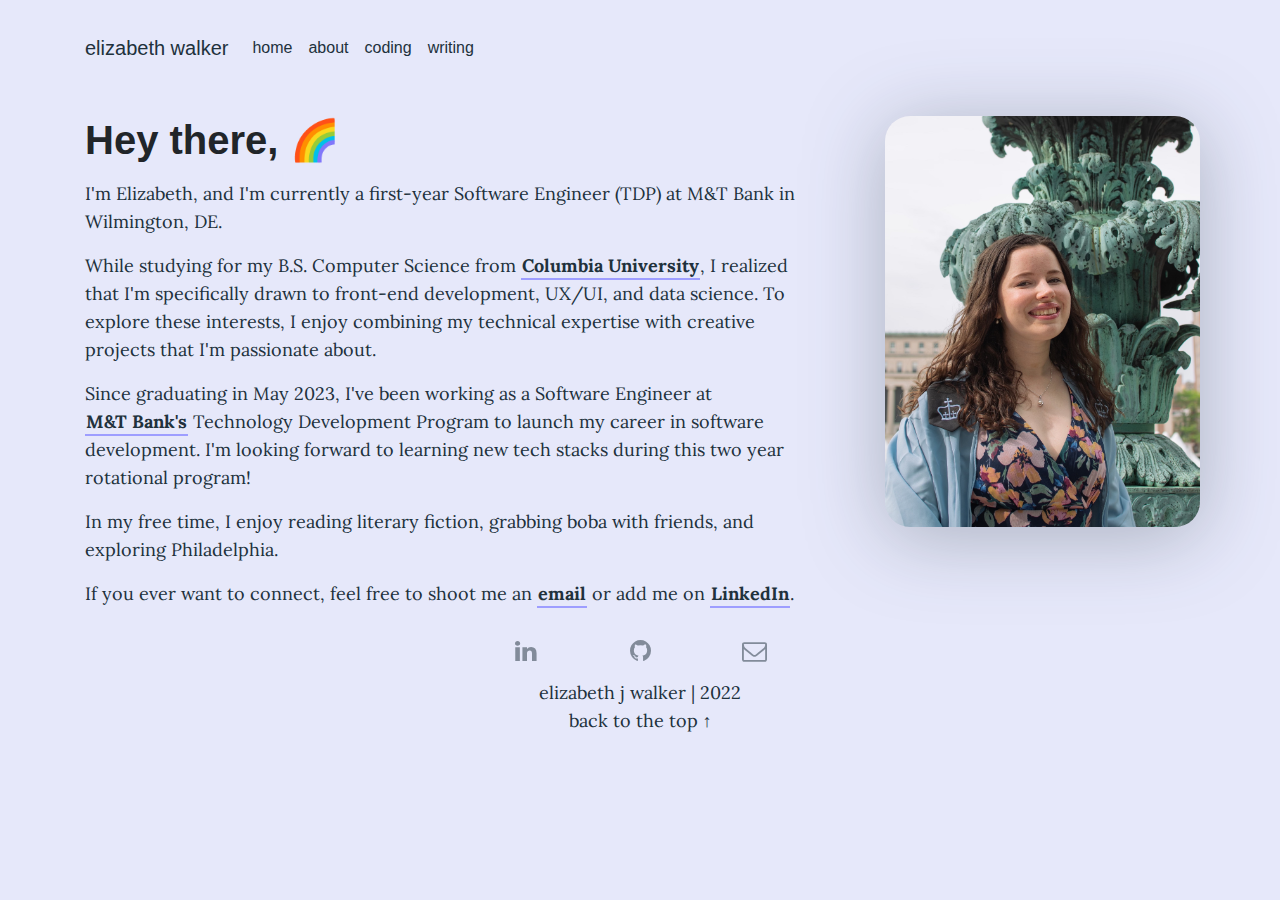
==== about.html @ d592e070 "changed bio photo to grad pic" ====
<!DOCTYPE html>
<html lang="en">
<head>
  <meta charset="utf-8">
  <meta property='og:title' content='elizabeth walker'>
  <meta property='og:description' content='Hi there! I’m a third-year Computer Science major at Columbia.'>
  <meta property='og:url' content='https://elizabethwalker.site'>
  <meta name="viewport" content="width=device-width, initial-scale=1">
  <link rel="icon" href="data:,">

  <!-- Bootstrap CSS -->
  <!-- Latest compiled and minified CSS -->
    <link rel="stylesheet" href="https://maxcdn.bootstrapcdn.com/bootstrap/4.5.0/css/bootstrap.min.css">

    <!-- Popper JS -->
    <script src="https://cdnjs.cloudflare.com/ajax/libs/popper.js/1.16.0/umd/popper.min.js"></script>

    <!-- jQuery library -->
    <script src="https://ajax.googleapis.com/ajax/libs/jquery/3.6.0/jquery.min.js"></script>

    <!-- Latest compiled JavaScript -->
    <script src="https://maxcdn.bootstrapcdn.com/bootstrap/4.5.0/js/bootstrap.min.js"></script>

    <!-- <script src="static/jquery_typed.js"></script> -->

    <!-- FONTS -->
   <link rel="stylesheet" href="https://fonts.googleapis.com/css2?family=Raleway:wght@400;500;600;700">
   <link rel="stylesheet" href="https://fonts.googleapis.com/css2?family=Lora:wght@400;500;600;700">

  <link rel="stylesheet" href="static/main.css" />
  <title>elizabeth walker</title>
  <link rel="icon" href="data:image/svg+xml,<svg xmlns=%22http://www.w3.org/2000/svg%22 viewBox=%220 0 100 100%22><text y=%22.9em%22 font-size=%2290%22>☁️</text></svg>">

  <script src="https://code.jquery.com/jquery-3.3.1.min.js" integrity="sha256-FgpCb/KJQlLNfOu91ta32o/NMZxltwRo8QtmkMRdAu8=" crossorigin="anonymous"></script>
  <script src="https://cdnjs.cloudflare.com/ajax/libs/popper.js/1.14.3/umd/popper.min.js" integrity="sha384-ZMP7rVo3mIykV+2+9J3UJ46jBk0WLaUAdn689aCwoqbBJiSnjAK/l8WvCWPIPm49" crossorigin="anonymous"></script>
  <script src="https://stackpath.bootstrapcdn.com/bootstrap/4.1.3/js/bootstrap.min.js" integrity="sha384-ChfqqxuZUCnJSK3+MXmPNIyE6ZbWh2IMqE241rYiqJxyMiZ6OW/JmZQ5stwEULTy" crossorigin="anonymous"></script>


  <script>
    $(function(){
      $("#nav-placeholder").load("navbar.html");
    });
  </script>
  <!--AOS Library -->
   <link href="https://unpkg.com/aos@2.3.1/dist/aos.css" rel="stylesheet">
   <script src="https://unpkg.com/aos@2.3.1/dist/aos.js"></script>

</head>
<body style="background-color: #e6e8fa;">
    <div id="nav-placeholder">
    </div>
    <div class = "container">
        <div class = "row">
            <div class = "col md-8">
                <div id = "about-desc">
                    <h1> Hey there, 🌈 </h1>
                  <p>
                    I'm Elizabeth, and I'm currently a first-year Software Engineer (TDP) at M&T Bank in Wilmington, DE.<br>
                  </p>
                  <p>
                    While studying for my B.S. Computer Science from <a class="highlight-link" href="https://www.columbia.edu/" target="_blank">Columbia University</a>, I realized that I'm specifically drawn to
                    front-end development, UX/UI, and data science.
                    To explore these interests, I enjoy combining my technical expertise with creative projects that I'm passionate about.
                  </p>
                  <p>
                      Since graduating in May 2023, I've been working as a Software Engineer at <a class = "highlight-link" href="https://www3.mtb.com">M&T Bank's</a> Technology Development Program to launch my career in
                      software development. I'm looking forward to learning new tech stacks during this two year rotational program!
                 </p>
                 <p>
                     In my free time, I enjoy reading literary fiction, grabbing boba with friends, and exploring Philadelphia.
                  <p>
                    If you ever want to connect, feel free to shoot me an <a class="highlight-link" href="mailto:ejw2173@columbia.edu" target="_blank">email</a>
                    or add me on <a class="highlight-link" href="https://www.linkedin.com/in/elizabeth-walker-043797193/" target="_blank">LinkedIn</a>.
                  </p>
                </div>
            </div>
            <div class = "col-md-4">
                <div id="about-img">
                  <img src="images/grad-pic.jpg" alt="columbia grad 23" id="about-img">
                </div>
            </div>
        </div>
        <footer>
      <!-- Add icon library -->
        <link rel="stylesheet" href="https://cdnjs.cloudflare.com/ajax/libs/font-awesome/4.7.0/css/font-awesome.min.css">

        <!-- Add font awesome icons -->
        <a href="https://www.linkedin.com/in/elizabeth-walker-043797193/" class="fa fa-linkedin" style="font-size: 25px; text-decoration: none;" target="_blank"></a>
        <a href="https://github.com/19ewalker" class="fa fa-github" style="font-size: 25px; text-decoration: none;" target="_blank"></a>
        <a href="mailto:ejw2173@columbia.edu" class="fa fa-envelope-o" style="font-size: 25px; text-decoration: none;" target="_blank"></a>
        <p>elizabeth j walker | 2022 <br>
          <a class="highlight-menu" href="#top" style="color:#fbaf40">back to the top ↑</a>
        </p>
    </footer>
    </div>
    <!-- AOS library -->
     <script> AOS.init({ duration: 1000, once: true }); </script>
     <script src="static/carousel.js"></script>
</body>
</html>
---- static/main.css ----
html {
  scroll-behavior: smooth;
}
.container{
  margin: 20px;
}
body {
  font-family: 'Raleway', serif;
}
h1 {
  font-family: 'Raleway', sans-serif;
  font-size: 2.5rem;
  font-weight: 700 !important;
}

h2 {
  font-family: 'Raleway', sans-serif;
  font-size: 2rem;
  font-style: normal;
  font-weight: 700 !important;
  line-height: 48px;
  letter-spacing: 0em;
  text-align: left;
  margin: .5rem 0;
}

h3 {
  font-family: 'Raleway', sans-serif;
}

h4 {
    font-family: 'Raleway', sans-serif;
    font-weight: 600 !important;
    font-size: 1.25rem;
    margin: .5rem 0;
    line-height: 165%;
}

h5 {
  font-family: 'Raleway', sans-serif;
  font-size: 1rem !important;
  font-style: normal;
  font-weight: 400;
  line-height: 3rem;
  letter-spacing: 0em;
  text-align: left;
  margin: 0 0 .5rem 0;
}

p {
  font-family: 'Lora', serif;
  color: #21313C;
  font-size: 18px;
  line-height: 28px;
  margin: 0 0 16px 0 !important;
}
li {
  font-family: 'Lora', serif;
  color: #21313C;
  font-size: 18px;
  line-height: 20px;
  margin: 0 0 16px 0 !important;
}
a {
  color: #21313C !important;
}
#this-is-me{
  margin: auto;
  text-align: vertical;
}
#profile img {
  width: 70%;
  margin: auto;
  display: block;
  transition: transform 250ms;
  border-radius: 25px;
}

#profile img:hover {
  transform: translateY(-20px);
}
#bullet-points{
    color: #3a3a3a;
    font-size: 1.25em;
}
#bullet-points a {
    color: #3a3a3a;
    text-decoration: none;
    font-weight: bold;
    margin: 5px;
}
#learn-more a{
  padding: 2px 22px;
  font-size: 1.25rem;
  width: 144px;
  height: 38px;
  color: #21313C;
  background: #CCCCFF;
  box-shadow: -3px 3px 0px #9E9EFF;
  border-radius: 10px;
  }
 .desc{
     margin-top: 60px;
 }
.button {
    padding: 2px 22px;
    font-size: 1rem;

    width: 144px;
    height: 38px;

    color: #21313C;
    background: #CCCCFF;
    box-shadow: -3px 3px 0px #9E9EFF;
    border-radius: 5px;
    }
  #iam-carousel{
      margin-bottom: 16px;
  }
  #about-img img{
      margin-left: 40px;
      width: 90%;
      border-radius: 25px;
      filter: drop-shadow(0px 10px 40px rgba(33, 49, 60, 0.3));
}
.highlight-link{
    text-decoration: none;
    font-weight: bold;
    display: inline-block;
    padding: 0px 1px;
    transition: all .3s ease-in-out;
    box-sizing: border-box;
    text-decoration: none;
    box-shadow: inset 0 -2px 0 #9E9EFF;
}
#about-desc h1{
    margin-bottom: 16px;
}

.headers h1 {
  padding: 20px;
  margin-left: 80px;
}
#highlights {
    position: relative;
    top: 64px;
    margin: 40px;
    width: 100%;
}
.blank {
  width: 33%;
}
/******* PROJECTS ********/
.project {
  margin-top: 40px;
  margin-bottom: 80px;
}

.project-text {
    width: 80%;
}

.project-img {
  width: 80%;
  margin-right: 80px;
  transition: 250ms;
  filter: drop-shadow(0px 10px 40px rgba(33, 49, 60, 0.2));
  border-radius: 25px;
}
.project-img:hover {
  transform: translateY(-20px);
}
footer {
  background-color: none;
  color: #21313C;
  text-align: center;
  width: 100%;
  background-color: none;
  margin-bottom: 5vh;
}

.fa {
  margin: 15px;
  width: 80px;
  text-decoration: none;
  color: #21313C;
  opacity: 0.5;
}
.fa:hover {
    opacity: 1.0;
    color: black;
}
#writing-header{
    margin: 20px 80px;
}
#writing-desc{
    margin: 40px;
}
.genre{
    display: flex;
    justify-content: right;
    margin-right: 30px;
}

.links{
    background-color: #f5f5f5;
    box-shadow: 3px 3px 0px #9E9EFF;
    border-radius: 15px;
    margin-top: 20px;
    padding: 15px;
    margin-bottom: 20px;
}
.project-digital {
  width: 400px;
  height: 240px;
  margin-right: 80px;
  margin-top: 60px;
  transition: 250ms;
  filter: drop-shadow(0px 10px 40px rgba(33, 49, 60, 0.2));
  border-radius: 25px;
}
.project-img:hover {
  transform: translateY(-20px);
}
.digital-text{
    width: 100%;
}
.project-title{
    margin-bottom: 20px;
}
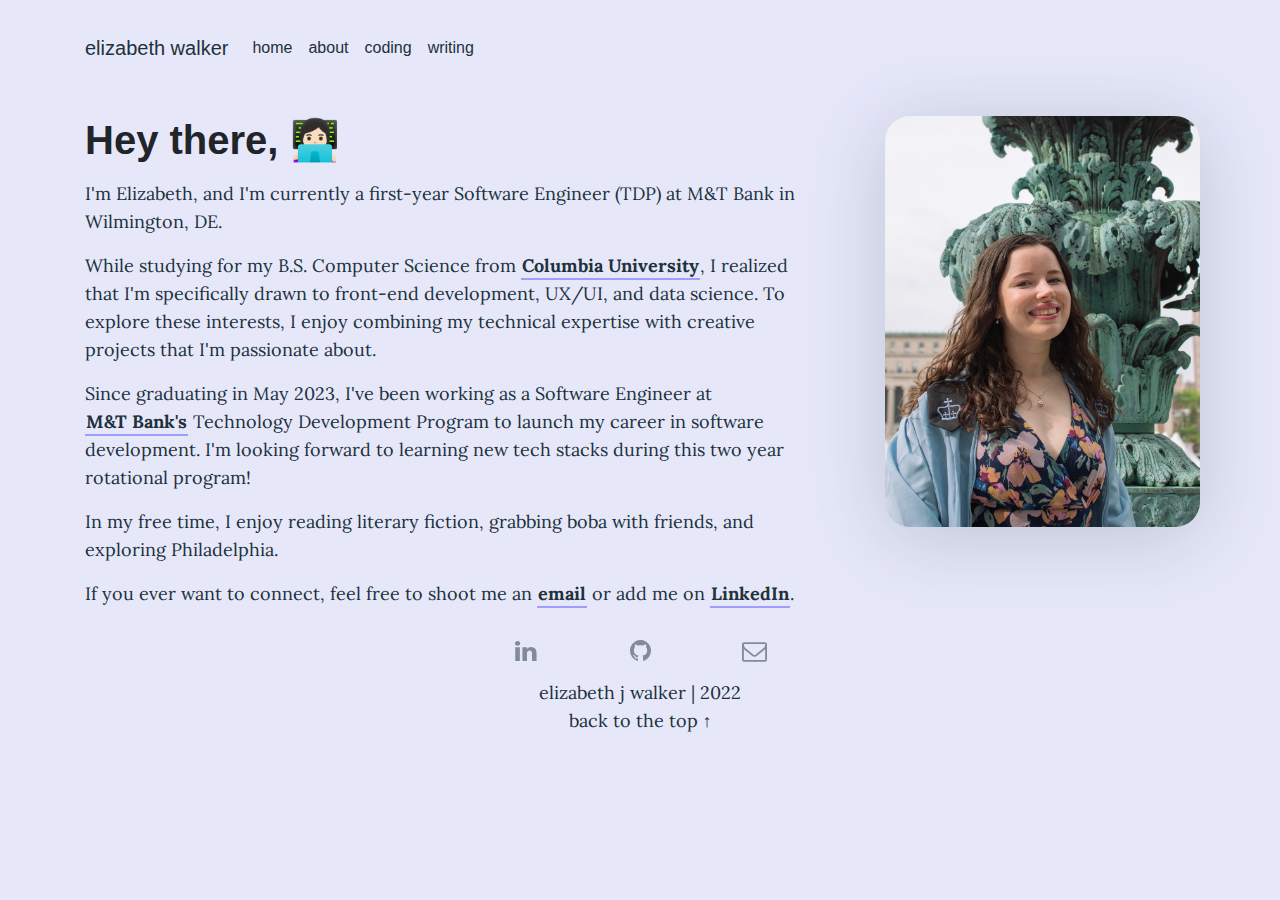
==== commit f1a2607b: "added new images, formatting, and description to coding page. tweaked home + about" ====
--- a/about.html
+++ b/about.html
@@ -53,7 +53,7 @@
         <div class = "row">
             <div class = "col md-8">
                 <div id = "about-desc">
-                    <h1> Hey there, 🌈 </h1>
+                    <h1> Hey there, 👩🏻‍💻 </h1>
                   <p>
                     I'm Elizabeth, and I'm currently a first-year Software Engineer (TDP) at M&T Bank in Wilmington, DE.<br>
                   </p>
--- a/static/main.css
+++ b/static/main.css
@@ -121,7 +121,7 @@
       margin-left: 40px;
       width: 90%;
       border-radius: 25px;
-      filter: drop-shadow(0px 10px 40px rgba(33, 49, 60, 0.3));
+      filter: drop-shadow(0px 10px 40px rgba(33, 49, 60, 0.2));
 }
 .highlight-link{
     text-decoration: none;
@@ -211,10 +211,10 @@
     margin-bottom: 20px;
 }
 .project-digital {
-  width: 400px;
+  /* width: 400px;
   height: 240px;
   margin-right: 80px;
-  margin-top: 60px;
+  margin-top: 60px; */
   transition: 250ms;
   filter: drop-shadow(0px 10px 40px rgba(33, 49, 60, 0.2));
   border-radius: 25px;
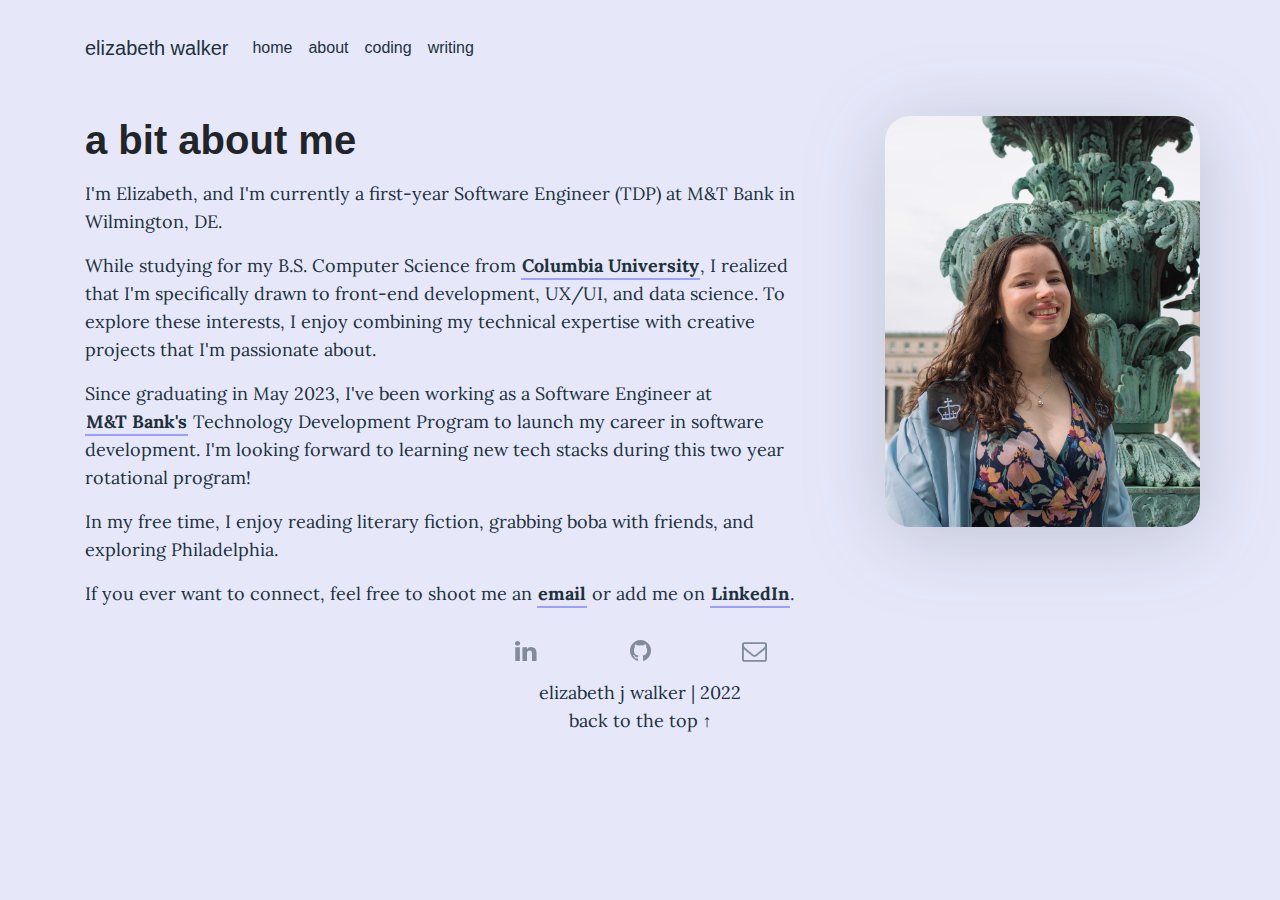
==== commit d76f9dcb: "getting rid of aos and carousel" ====
--- a/about.html
+++ b/about.html
@@ -1,16 +1,22 @@
 <!DOCTYPE html>
 <html lang="en">
-<head>
-  <meta charset="utf-8">
-  <meta property='og:title' content='elizabeth walker'>
-  <meta property='og:description' content='Hi there! I’m a third-year Computer Science major at Columbia.'>
-  <meta property='og:url' content='https://elizabethwalker.site'>
-  <meta name="viewport" content="width=device-width, initial-scale=1">
-  <link rel="icon" href="data:,">
+  <head>
+    <meta charset="utf-8" />
+    <meta property="og:title" content="elizabeth walker" />
+    <meta
+      property="og:description"
+      content="Hi there! I’m a third-year Computer Science major at Columbia."
+    />
+    <meta property="og:url" content="https://elizabethwalker.site" />
+    <meta name="viewport" content="width=device-width, initial-scale=1" />
+    <link rel="icon" href="data:," />
 
-  <!-- Bootstrap CSS -->
-  <!-- Latest compiled and minified CSS -->
-    <link rel="stylesheet" href="https://maxcdn.bootstrapcdn.com/bootstrap/4.5.0/css/bootstrap.min.css">
+    <!-- Bootstrap CSS -->
+    <!-- Latest compiled and minified CSS -->
+    <link
+      rel="stylesheet"
+      href="https://maxcdn.bootstrapcdn.com/bootstrap/4.5.0/css/bootstrap.min.css"
+    />
 
     <!-- Popper JS -->
     <script src="https://cdnjs.cloudflare.com/ajax/libs/popper.js/1.16.0/umd/popper.min.js"></script>
@@ -24,77 +30,143 @@
     <!-- <script src="static/jquery_typed.js"></script> -->
 
     <!-- FONTS -->
-   <link rel="stylesheet" href="https://fonts.googleapis.com/css2?family=Raleway:wght@400;500;600;700">
-   <link rel="stylesheet" href="https://fonts.googleapis.com/css2?family=Lora:wght@400;500;600;700">
+    <link
+      rel="stylesheet"
+      href="https://fonts.googleapis.com/css2?family=Raleway:wght@400;500;600;700"
+    />
+    <link
+      rel="stylesheet"
+      href="https://fonts.googleapis.com/css2?family=Lora:wght@400;500;600;700"
+    />
 
-  <link rel="stylesheet" href="static/main.css" />
-  <title>elizabeth walker</title>
-  <link rel="icon" href="data:image/svg+xml,<svg xmlns=%22http://www.w3.org/2000/svg%22 viewBox=%220 0 100 100%22><text y=%22.9em%22 font-size=%2290%22>☁️</text></svg>">
+    <link rel="stylesheet" href="static/main.css" />
+    <title>elizabeth walker</title>
+    <link
+      rel="icon"
+      href="data:image/svg+xml,<svg xmlns=%22http://www.w3.org/2000/svg%22 viewBox=%220 0 100 100%22><text y=%22.9em%22 font-size=%2290%22>☁️</text></svg>"
+    />
 
-  <script src="https://code.jquery.com/jquery-3.3.1.min.js" integrity="sha256-FgpCb/KJQlLNfOu91ta32o/NMZxltwRo8QtmkMRdAu8=" crossorigin="anonymous"></script>
-  <script src="https://cdnjs.cloudflare.com/ajax/libs/popper.js/1.14.3/umd/popper.min.js" integrity="sha384-ZMP7rVo3mIykV+2+9J3UJ46jBk0WLaUAdn689aCwoqbBJiSnjAK/l8WvCWPIPm49" crossorigin="anonymous"></script>
-  <script src="https://stackpath.bootstrapcdn.com/bootstrap/4.1.3/js/bootstrap.min.js" integrity="sha384-ChfqqxuZUCnJSK3+MXmPNIyE6ZbWh2IMqE241rYiqJxyMiZ6OW/JmZQ5stwEULTy" crossorigin="anonymous"></script>
+    <script
+      src="https://code.jquery.com/jquery-3.3.1.min.js"
+      integrity="sha256-FgpCb/KJQlLNfOu91ta32o/NMZxltwRo8QtmkMRdAu8="
+      crossorigin="anonymous"
+    ></script>
+    <script
+      src="https://cdnjs.cloudflare.com/ajax/libs/popper.js/1.14.3/umd/popper.min.js"
+      integrity="sha384-ZMP7rVo3mIykV+2+9J3UJ46jBk0WLaUAdn689aCwoqbBJiSnjAK/l8WvCWPIPm49"
+      crossorigin="anonymous"
+    ></script>
+    <script
+      src="https://stackpath.bootstrapcdn.com/bootstrap/4.1.3/js/bootstrap.min.js"
+      integrity="sha384-ChfqqxuZUCnJSK3+MXmPNIyE6ZbWh2IMqE241rYiqJxyMiZ6OW/JmZQ5stwEULTy"
+      crossorigin="anonymous"
+    ></script>
 
+    <script>
+      $(function () {
+        $("#nav-placeholder").load("navbar.html");
+      });
+    </script>
+  </head>
+  <body style="background-color: #e6e8fa">
+    <div id="nav-placeholder"></div>
+    <div class="container">
+      <div class="row">
+        <div class="col md-8">
+          <div id="about-desc">
+            <h1>a bit about me</h1>
+            <p>
+              I'm Elizabeth, and I'm currently a first-year Software Engineer
+              (TDP) at M&T Bank in Wilmington, DE.<br />
+            </p>
+            <p>
+              While studying for my B.S. Computer Science from
+              <a
+                class="highlight-link"
+                href="https://www.columbia.edu/"
+                target="_blank"
+                >Columbia University</a
+              >, I realized that I'm specifically drawn to front-end
+              development, UX/UI, and data science. To explore these interests,
+              I enjoy combining my technical expertise with creative projects
+              that I'm passionate about.
+            </p>
+            <p>
+              Since graduating in May 2023, I've been working as a Software
+              Engineer at
+              <a class="highlight-link" href="https://www3.mtb.com"
+                >M&T Bank's</a
+              >
+              Technology Development Program to launch my career in software
+              development. I'm looking forward to learning new tech stacks
+              during this two year rotational program!
+            </p>
+            <p>
+              In my free time, I enjoy reading literary fiction, grabbing boba
+              with friends, and exploring Philadelphia.
+            </p>
 
-  <script>
-    $(function(){
-      $("#nav-placeholder").load("navbar.html");
-    });
-  </script>
-  <!--AOS Library -->
-   <link href="https://unpkg.com/aos@2.3.1/dist/aos.css" rel="stylesheet">
-   <script src="https://unpkg.com/aos@2.3.1/dist/aos.js"></script>
-
-</head>
-<body style="background-color: #e6e8fa;">
-    <div id="nav-placeholder">
-    </div>
-    <div class = "container">
-        <div class = "row">
-            <div class = "col md-8">
-                <div id = "about-desc">
-                    <h1> Hey there, 👩🏻‍💻 </h1>
-                  <p>
-                    I'm Elizabeth, and I'm currently a first-year Software Engineer (TDP) at M&T Bank in Wilmington, DE.<br>
-                  </p>
-                  <p>
-                    While studying for my B.S. Computer Science from <a class="highlight-link" href="https://www.columbia.edu/" target="_blank">Columbia University</a>, I realized that I'm specifically drawn to
-                    front-end development, UX/UI, and data science.
-                    To explore these interests, I enjoy combining my technical expertise with creative projects that I'm passionate about.
-                  </p>
-                  <p>
-                      Since graduating in May 2023, I've been working as a Software Engineer at <a class = "highlight-link" href="https://www3.mtb.com">M&T Bank's</a> Technology Development Program to launch my career in
-                      software development. I'm looking forward to learning new tech stacks during this two year rotational program!
-                 </p>
-                 <p>
-                     In my free time, I enjoy reading literary fiction, grabbing boba with friends, and exploring Philadelphia.
-                  <p>
-                    If you ever want to connect, feel free to shoot me an <a class="highlight-link" href="mailto:ejw2173@columbia.edu" target="_blank">email</a>
-                    or add me on <a class="highlight-link" href="https://www.linkedin.com/in/elizabeth-walker-043797193/" target="_blank">LinkedIn</a>.
-                  </p>
-                </div>
-            </div>
-            <div class = "col-md-4">
-                <div id="about-img">
-                  <img src="images/grad-pic.jpg" alt="columbia grad 23" id="about-img">
-                </div>
-            </div>
+            <p>
+              If you ever want to connect, feel free to shoot me an
+              <a
+                class="highlight-link"
+                href="mailto:ejw2173@columbia.edu"
+                target="_blank"
+                >email</a
+              >
+              or add me on
+              <a
+                class="highlight-link"
+                href="https://www.linkedin.com/in/elizabeth-walker-043797193/"
+                target="_blank"
+                >LinkedIn</a
+              >.
+            </p>
+          </div>
         </div>
-        <footer>
-      <!-- Add icon library -->
-        <link rel="stylesheet" href="https://cdnjs.cloudflare.com/ajax/libs/font-awesome/4.7.0/css/font-awesome.min.css">
+        <div class="col-md-4">
+          <div id="about-img">
+            <img
+              src="images/grad-pic.jpg"
+              alt="columbia grad 23"
+              id="about-img"
+            />
+          </div>
+        </div>
+      </div>
+      <footer>
+        <!-- Add icon library -->
+        <link
+          rel="stylesheet"
+          href="https://cdnjs.cloudflare.com/ajax/libs/font-awesome/4.7.0/css/font-awesome.min.css"
+        />
 
         <!-- Add font awesome icons -->
-        <a href="https://www.linkedin.com/in/elizabeth-walker-043797193/" class="fa fa-linkedin" style="font-size: 25px; text-decoration: none;" target="_blank"></a>
-        <a href="https://github.com/19ewalker" class="fa fa-github" style="font-size: 25px; text-decoration: none;" target="_blank"></a>
-        <a href="mailto:ejw2173@columbia.edu" class="fa fa-envelope-o" style="font-size: 25px; text-decoration: none;" target="_blank"></a>
-        <p>elizabeth j walker | 2022 <br>
-          <a class="highlight-menu" href="#top" style="color:#fbaf40">back to the top ↑</a>
+        <a
+          href="https://www.linkedin.com/in/elizabeth-walker-043797193/"
+          class="fa fa-linkedin"
+          style="font-size: 25px; text-decoration: none"
+          target="_blank"
+        ></a>
+        <a
+          href="https://github.com/19ewalker"
+          class="fa fa-github"
+          style="font-size: 25px; text-decoration: none"
+          target="_blank"
+        ></a>
+        <a
+          href="mailto:ejw2173@columbia.edu"
+          class="fa fa-envelope-o"
+          style="font-size: 25px; text-decoration: none"
+          target="_blank"
+        ></a>
+        <p>
+          elizabeth j walker | 2022 <br />
+          <a class="highlight-menu" href="#top" style="color: #fbaf40"
+            >back to the top ↑</a
+          >
         </p>
-    </footer>
+      </footer>
     </div>
-    <!-- AOS library -->
-     <script> AOS.init({ duration: 1000, once: true }); </script>
-     <script src="static/carousel.js"></script>
-</body>
+  </body>
 </html>
--- a/static/main.css
+++ b/static/main.css
@@ -210,6 +210,9 @@
     padding: 15px;
     margin-bottom: 20px;
 }
+.links li{
+    line-height: 150%;
+}
 .project-digital {
   /* width: 400px;
   height: 240px;
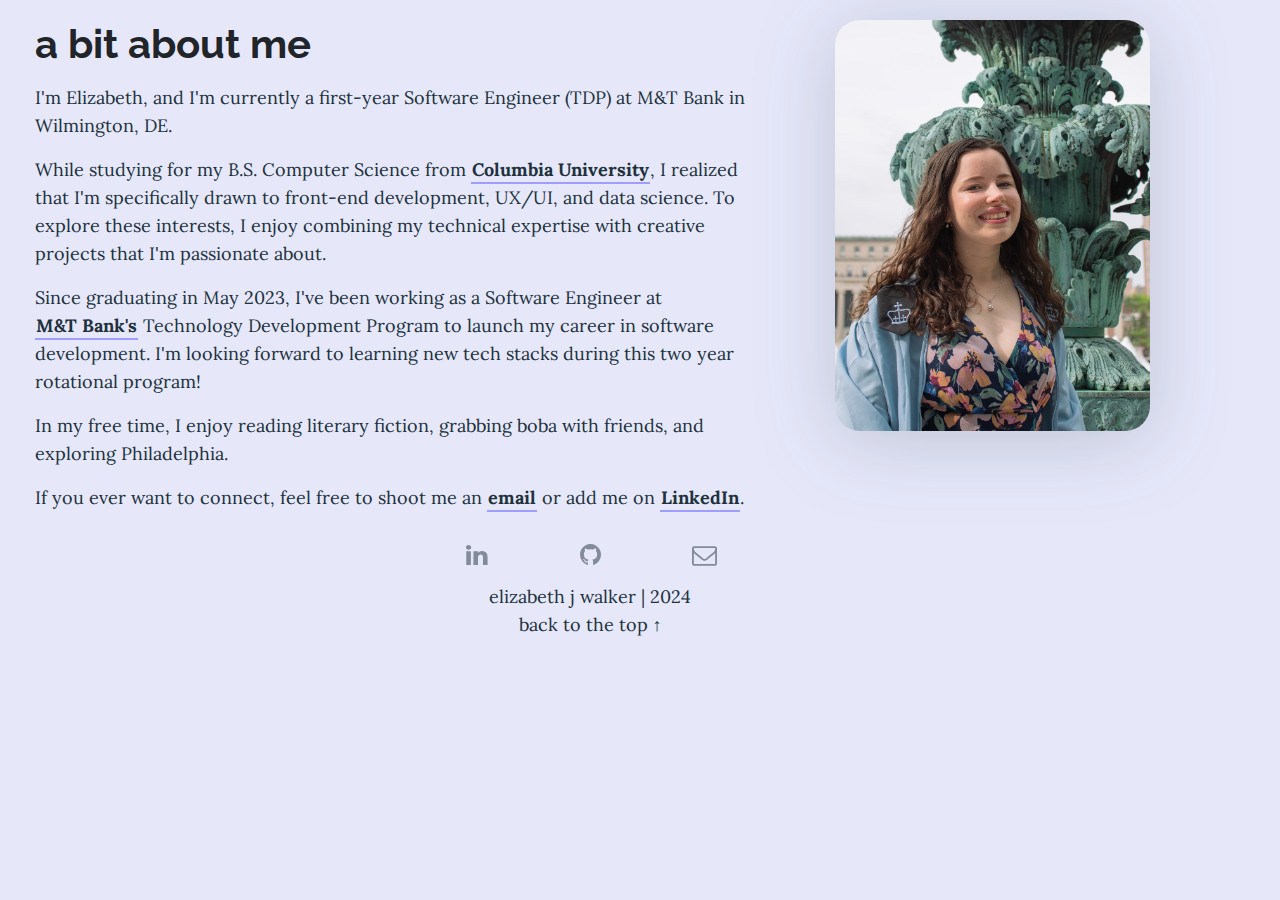
==== commit e40f25c8: "logo change, metadata change, library cleanup" ====
--- a/about.html
+++ b/about.html
@@ -5,7 +5,7 @@
     <meta property="og:title" content="elizabeth walker" />
     <meta
       property="og:description"
-      content="Hi there! I’m a third-year Computer Science major at Columbia."
+      content="My name is Elizabeth, and I'm a software developer in the Greater Philadelphia area."
     />
     <meta property="og:url" content="https://elizabethwalker.site" />
     <meta name="viewport" content="width=device-width, initial-scale=1" />
@@ -17,12 +17,6 @@
       rel="stylesheet"
       href="https://maxcdn.bootstrapcdn.com/bootstrap/4.5.0/css/bootstrap.min.css"
     />
-
-    <!-- Popper JS -->
-    <script src="https://cdnjs.cloudflare.com/ajax/libs/popper.js/1.16.0/umd/popper.min.js"></script>
-
-    <!-- jQuery library -->
-    <script src="https://ajax.googleapis.com/ajax/libs/jquery/3.6.0/jquery.min.js"></script>
 
     <!-- Latest compiled JavaScript -->
     <script src="https://maxcdn.bootstrapcdn.com/bootstrap/4.5.0/js/bootstrap.min.js"></script>
@@ -41,21 +35,7 @@
 
     <link rel="stylesheet" href="static/main.css" />
     <title>elizabeth walker</title>
-    <link
-      rel="icon"
-      href="data:image/svg+xml,<svg xmlns=%22http://www.w3.org/2000/svg%22 viewBox=%220 0 100 100%22><text y=%22.9em%22 font-size=%2290%22>☁️</text></svg>"
-    />
-
-    <script
-      src="https://code.jquery.com/jquery-3.3.1.min.js"
-      integrity="sha256-FgpCb/KJQlLNfOu91ta32o/NMZxltwRo8QtmkMRdAu8="
-      crossorigin="anonymous"
-    ></script>
-    <script
-      src="https://cdnjs.cloudflare.com/ajax/libs/popper.js/1.14.3/umd/popper.min.js"
-      integrity="sha384-ZMP7rVo3mIykV+2+9J3UJ46jBk0WLaUAdn689aCwoqbBJiSnjAK/l8WvCWPIPm49"
-      crossorigin="anonymous"
-    ></script>
+    <link rel="shortcut icon" type="image/x-icon" href="images/favicon.ico" />
     <script
       src="https://stackpath.bootstrapcdn.com/bootstrap/4.1.3/js/bootstrap.min.js"
       integrity="sha384-ChfqqxuZUCnJSK3+MXmPNIyE6ZbWh2IMqE241rYiqJxyMiZ6OW/JmZQ5stwEULTy"
@@ -110,7 +90,7 @@
               If you ever want to connect, feel free to shoot me an
               <a
                 class="highlight-link"
-                href="mailto:ejw2173@columbia.edu"
+                href="mailto:elizabethjwalker29@gmail.com"
                 target="_blank"
                 >email</a
               >
@@ -155,13 +135,13 @@
           target="_blank"
         ></a>
         <a
-          href="mailto:ejw2173@columbia.edu"
+          href="mailto:elizabethjwalker29@gmail.com"
           class="fa fa-envelope-o"
           style="font-size: 25px; text-decoration: none"
           target="_blank"
         ></a>
         <p>
-          elizabeth j walker | 2022 <br />
+          elizabeth j walker | 2024 <br />
           <a class="highlight-menu" href="#top" style="color: #fbaf40"
             >back to the top ↑</a
           >
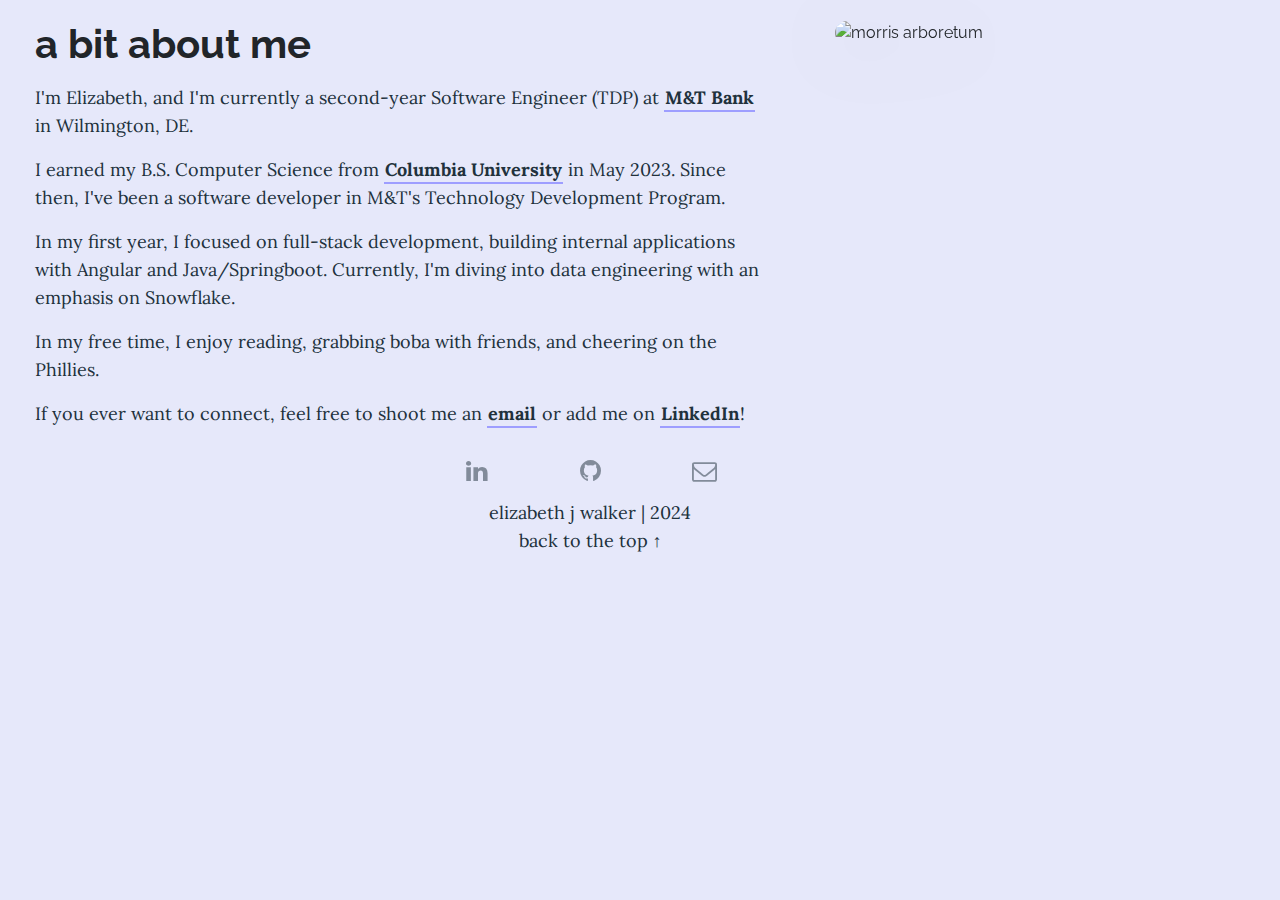
==== commit c797f365: "changing pics, updating about page" ====
--- a/about.html
+++ b/about.html
@@ -56,34 +56,30 @@
           <div id="about-desc">
             <h1>a bit about me</h1>
             <p>
-              I'm Elizabeth, and I'm currently a first-year Software Engineer
-              (TDP) at M&T Bank in Wilmington, DE.<br />
+              I'm Elizabeth, and I'm currently a second-year Software Engineer
+              (TDP) at
+              <a class="highlight-link" href="https://www3.mtb.com">M&T Bank</a>
+              in Wilmington, DE.<br />
             </p>
             <p>
-              While studying for my B.S. Computer Science from
+              I earned my B.S. Computer Science from
               <a
                 class="highlight-link"
                 href="https://www.columbia.edu/"
                 target="_blank"
                 >Columbia University</a
-              >, I realized that I'm specifically drawn to front-end
-              development, UX/UI, and data science. To explore these interests,
-              I enjoy combining my technical expertise with creative projects
-              that I'm passionate about.
+              >
+              in May 2023. Since then, I've been a software developer in M&T's
+              Technology Development Program.
             </p>
             <p>
-              Since graduating in May 2023, I've been working as a Software
-              Engineer at
-              <a class="highlight-link" href="https://www3.mtb.com"
-                >M&T Bank's</a
-              >
-              Technology Development Program to launch my career in software
-              development. I'm looking forward to learning new tech stacks
-              during this two year rotational program!
+              In my first year, I focused on full-stack development, building
+              internal applications with Angular and Java/Springboot. Currently,
+              I'm diving into data engineering with an emphasis on Snowflake.
             </p>
             <p>
-              In my free time, I enjoy reading literary fiction, grabbing boba
-              with friends, and exploring Philadelphia.
+              In my free time, I enjoy reading, grabbing boba with friends, and
+              cheering on the Phillies.
             </p>
 
             <p>
@@ -100,15 +96,15 @@
                 href="https://www.linkedin.com/in/elizabeth-walker-043797193/"
                 target="_blank"
                 >LinkedIn</a
-              >.
+              >!
             </p>
           </div>
         </div>
         <div class="col-md-4">
           <div id="about-img">
             <img
-              src="images/grad-pic.jpg"
-              alt="columbia grad 23"
+              src="images/morris.jpg"
+              alt="morris arboretum"
               id="about-img"
             />
           </div>
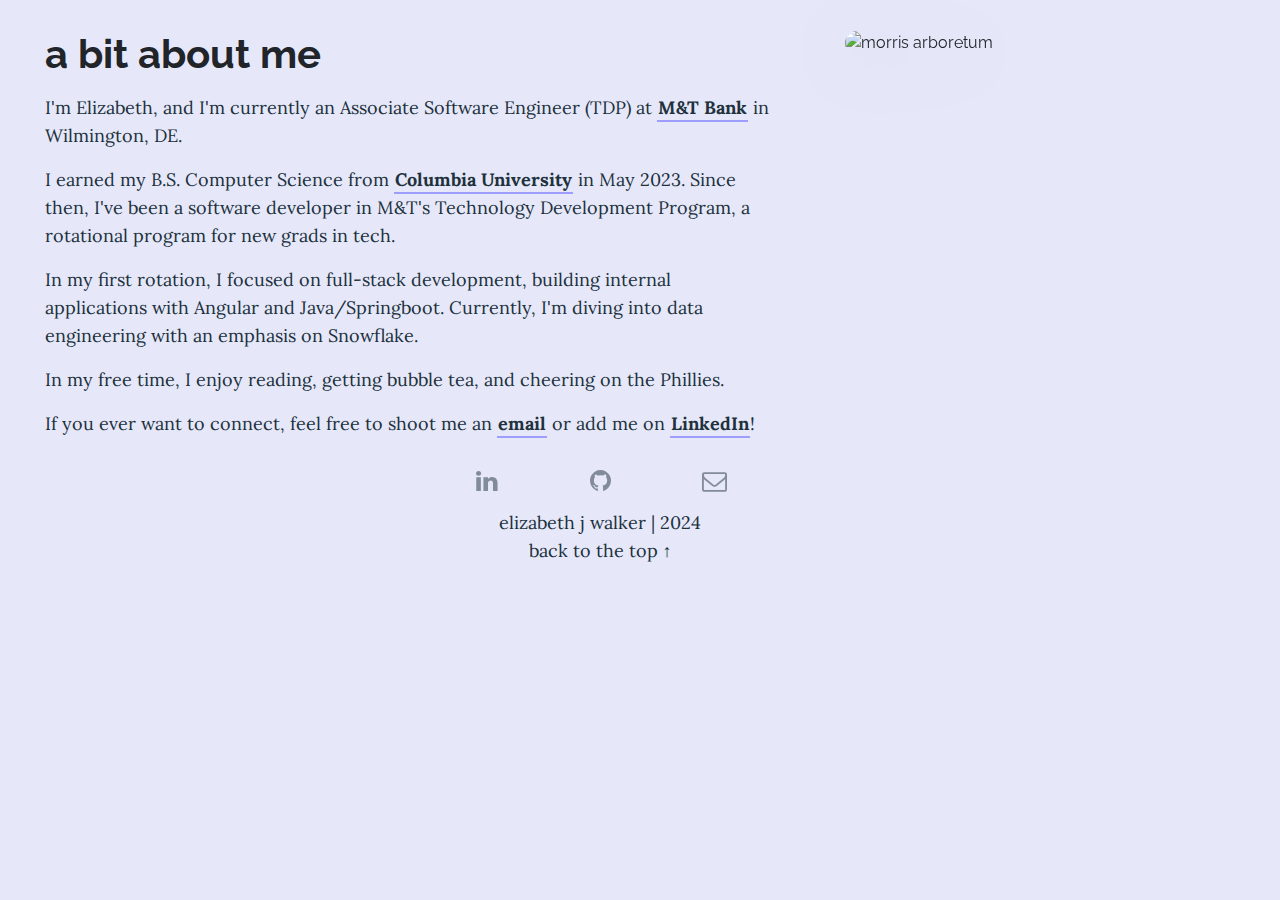
==== commit b69deb43: "updates to home page, clearing out old images" ====
--- a/about.html
+++ b/about.html
@@ -56,7 +56,7 @@
           <div id="about-desc">
             <h1>a bit about me</h1>
             <p>
-              I'm Elizabeth, and I'm currently a second-year Software Engineer
+              I'm Elizabeth, and I'm currently an Associate Software Engineer
               (TDP) at
               <a class="highlight-link" href="https://www3.mtb.com">M&T Bank</a>
               in Wilmington, DE.<br />
@@ -70,16 +70,18 @@
                 >Columbia University</a
               >
               in May 2023. Since then, I've been a software developer in M&T's
-              Technology Development Program.
+              Technology Development Program, a rotational program for new grads
+              in tech.
             </p>
             <p>
-              In my first year, I focused on full-stack development, building
-              internal applications with Angular and Java/Springboot. Currently,
-              I'm diving into data engineering with an emphasis on Snowflake.
+              In my first rotation, I focused on full-stack development,
+              building internal applications with Angular and Java/Springboot.
+              Currently, I'm diving into data engineering with an emphasis on
+              Snowflake.
             </p>
             <p>
-              In my free time, I enjoy reading, grabbing boba with friends, and
-              cheering on the Phillies.
+              In my free time, I enjoy reading, getting bubble tea, and cheering
+              on the Phillies.
             </p>
 
             <p>
--- a/static/main.css
+++ b/static/main.css
@@ -1,70 +1,70 @@
 html {
   scroll-behavior: smooth;
 }
-.container{
-  margin: 20px;
+.container {
+  margin: 30px;
 }
 body {
-  font-family: 'Raleway', serif;
+  font-family: "Raleway", serif;
 }
 h1 {
-  font-family: 'Raleway', sans-serif;
+  font-family: "Raleway", sans-serif;
   font-size: 2.5rem;
   font-weight: 700 !important;
 }
 
 h2 {
-  font-family: 'Raleway', sans-serif;
+  font-family: "Raleway", sans-serif;
   font-size: 2rem;
   font-style: normal;
   font-weight: 700 !important;
   line-height: 48px;
   letter-spacing: 0em;
   text-align: left;
-  margin: .5rem 0;
+  margin: 0.5rem 0;
 }
 
 h3 {
-  font-family: 'Raleway', sans-serif;
+  font-family: "Raleway", sans-serif;
 }
 
 h4 {
-    font-family: 'Raleway', sans-serif;
-    font-weight: 600 !important;
-    font-size: 1.25rem;
-    margin: .5rem 0;
-    line-height: 165%;
+  font-family: "Raleway", sans-serif;
+  font-weight: 600 !important;
+  font-size: 1.25rem;
+  margin: 0.5rem 0;
+  line-height: 165%;
 }
 
 h5 {
-  font-family: 'Raleway', sans-serif;
+  font-family: "Raleway", sans-serif;
   font-size: 1rem !important;
   font-style: normal;
   font-weight: 400;
   line-height: 3rem;
   letter-spacing: 0em;
   text-align: left;
-  margin: 0 0 .5rem 0;
+  margin: 0 0 0.5rem 0;
 }
 
 p {
-  font-family: 'Lora', serif;
-  color: #21313C;
+  font-family: "Lora", serif;
+  color: #21313c;
   font-size: 18px;
   line-height: 28px;
   margin: 0 0 16px 0 !important;
 }
 li {
-  font-family: 'Lora', serif;
-  color: #21313C;
+  font-family: "Lora", serif;
+  color: #21313c;
   font-size: 18px;
   line-height: 20px;
   margin: 0 0 16px 0 !important;
 }
 a {
-  color: #21313C !important;
-}
-#this-is-me{
+  color: #21313c !important;
+}
+#this-is-me {
   margin: auto;
   text-align: vertical;
 }
@@ -79,62 +79,63 @@
 #profile img:hover {
   transform: translateY(-20px);
 }
-#bullet-points{
-    color: #3a3a3a;
-    font-size: 1.25em;
+#bullet-points {
+  color: #3a3a3a;
+  font-size: 1.25em;
 }
 #bullet-points a {
-    color: #3a3a3a;
-    text-decoration: none;
-    font-weight: bold;
-    margin: 5px;
-}
-#learn-more a{
+  color: #3a3a3a;
+  text-decoration: none;
+  font-weight: bold;
+  margin: 5px;
+}
+#learn-more a {
   padding: 2px 22px;
   font-size: 1.25rem;
   width: 144px;
   height: 38px;
-  color: #21313C;
-  background: #CCCCFF;
-  box-shadow: -3px 3px 0px #9E9EFF;
+  color: #21313c;
+  background: #ccccff;
+  box-shadow: -3px 3px 0px #9e9eff;
   border-radius: 10px;
-  }
- .desc{
-     margin-top: 60px;
- }
+}
+.desc {
+  margin-top: 60px;
+}
 .button {
-    padding: 2px 22px;
-    font-size: 1rem;
-
-    width: 144px;
-    height: 38px;
-
-    color: #21313C;
-    background: #CCCCFF;
-    box-shadow: -3px 3px 0px #9E9EFF;
-    border-radius: 5px;
-    }
-  #iam-carousel{
-      margin-bottom: 16px;
-  }
-  #about-img img{
-      margin-left: 40px;
-      width: 90%;
-      border-radius: 25px;
-      filter: drop-shadow(0px 10px 40px rgba(33, 49, 60, 0.2));
-}
-.highlight-link{
-    text-decoration: none;
-    font-weight: bold;
-    display: inline-block;
-    padding: 0px 1px;
-    transition: all .3s ease-in-out;
-    box-sizing: border-box;
-    text-decoration: none;
-    box-shadow: inset 0 -2px 0 #9E9EFF;
-}
-#about-desc h1{
-    margin-bottom: 16px;
+  margin: 4px;
+  padding: 2px 22px;
+  font-size: 1rem;
+
+  width: 144px;
+  height: 38px;
+
+  color: #21313c;
+  background: #ccccff;
+  box-shadow: -3px 3px 0px #9e9eff;
+  border-radius: 5px;
+}
+#iam-carousel {
+  margin-bottom: 16px;
+}
+#about-img img {
+  margin-left: 40px;
+  width: 90%;
+  border-radius: 25px;
+  filter: drop-shadow(0px 10px 40px rgba(33, 49, 60, 0.2));
+}
+.highlight-link {
+  text-decoration: none;
+  font-weight: bold;
+  display: inline-block;
+  padding: 0px 1px;
+  transition: all 0.3s ease-in-out;
+  box-sizing: border-box;
+  text-decoration: none;
+  box-shadow: inset 0 -2px 0 #9e9eff;
+}
+#about-desc h1 {
+  margin-bottom: 16px;
 }
 
 .headers h1 {
@@ -142,22 +143,21 @@
   margin-left: 80px;
 }
 #highlights {
-    position: relative;
-    top: 64px;
-    margin: 40px;
-    width: 100%;
+  width: 100%;
+  padding-top: 50px;
+  padding-right: 30px;
 }
 .blank {
   width: 33%;
 }
-/******* PROJECTS ********/
+/******* experience ********/
 .project {
   margin-top: 40px;
   margin-bottom: 80px;
 }
 
 .project-text {
-    width: 80%;
+  width: 90%;
 }
 
 .project-img {
@@ -172,7 +172,7 @@
 }
 footer {
   background-color: none;
-  color: #21313C;
+  color: #21313c;
   text-align: center;
   width: 100%;
   background-color: none;
@@ -183,35 +183,35 @@
   margin: 15px;
   width: 80px;
   text-decoration: none;
-  color: #21313C;
+  color: #21313c;
   opacity: 0.5;
 }
 .fa:hover {
-    opacity: 1.0;
-    color: black;
-}
-#writing-header{
-    margin: 20px 80px;
-}
-#writing-desc{
-    margin: 40px;
-}
-.genre{
-    display: flex;
-    justify-content: right;
-    margin-right: 30px;
-}
-
-.links{
-    background-color: #f5f5f5;
-    box-shadow: 3px 3px 0px #9E9EFF;
-    border-radius: 15px;
-    margin-top: 20px;
-    padding: 15px;
-    margin-bottom: 20px;
-}
-.links li{
-    line-height: 150%;
+  opacity: 1;
+  color: black;
+}
+#writing-header {
+  margin: 20px 80px;
+}
+#writing-desc {
+  margin: 40px;
+}
+.genre {
+  display: flex;
+  justify-content: right;
+  margin-right: 30px;
+}
+
+.links {
+  background-color: #f5f5f5;
+  box-shadow: 3px 3px 0px #9e9eff;
+  border-radius: 15px;
+  margin-top: 20px;
+  padding: 15px;
+  margin-bottom: 20px;
+}
+.links li {
+  line-height: 150%;
 }
 .project-digital {
   /* width: 400px;
@@ -225,9 +225,13 @@
 .project-img:hover {
   transform: translateY(-20px);
 }
-.digital-text{
-    width: 100%;
-}
-.project-title{
-    margin-bottom: 20px;
-}
+.digital-text {
+  width: 100%;
+}
+.project-title {
+  margin-bottom: 20px;
+}
+.years {
+  color: #808080;
+  padding-bottom: 8px;
+}
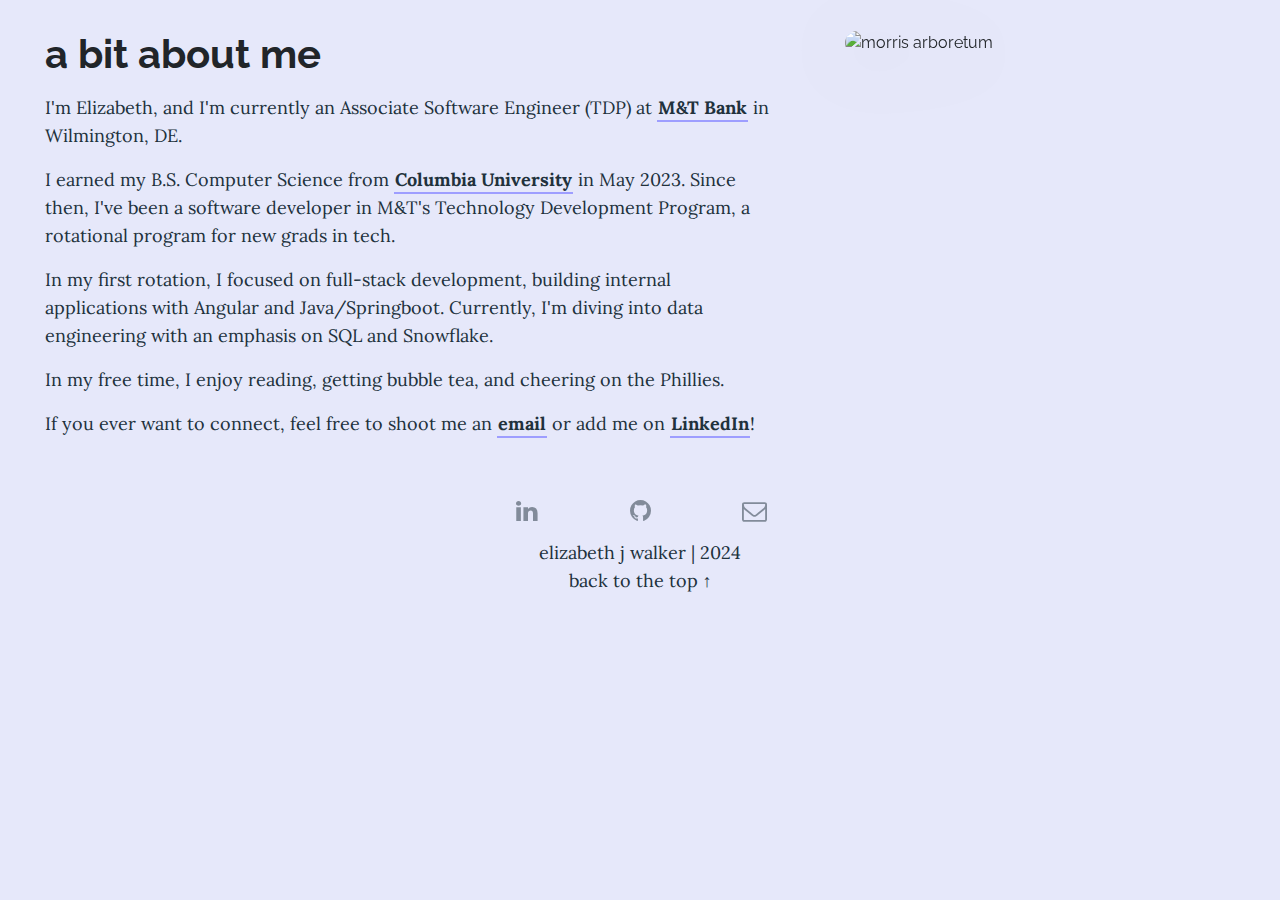
==== commit 89968419: "center footer correctly" ====
--- a/about.html
+++ b/about.html
@@ -77,7 +77,7 @@
               In my first rotation, I focused on full-stack development,
               building internal applications with Angular and Java/Springboot.
               Currently, I'm diving into data engineering with an emphasis on
-              Snowflake.
+              SQL and Snowflake.
             </p>
             <p>
               In my free time, I enjoy reading, getting bubble tea, and cheering
@@ -112,39 +112,39 @@
           </div>
         </div>
       </div>
-      <footer>
-        <!-- Add icon library -->
-        <link
-          rel="stylesheet"
-          href="https://cdnjs.cloudflare.com/ajax/libs/font-awesome/4.7.0/css/font-awesome.min.css"
-        />
+    </div>
+    <footer>
+      <!-- Add icon library -->
+      <link
+        rel="stylesheet"
+        href="https://cdnjs.cloudflare.com/ajax/libs/font-awesome/4.7.0/css/font-awesome.min.css"
+      />
 
-        <!-- Add font awesome icons -->
-        <a
-          href="https://www.linkedin.com/in/elizabeth-walker-043797193/"
-          class="fa fa-linkedin"
-          style="font-size: 25px; text-decoration: none"
-          target="_blank"
-        ></a>
-        <a
-          href="https://github.com/19ewalker"
-          class="fa fa-github"
-          style="font-size: 25px; text-decoration: none"
-          target="_blank"
-        ></a>
-        <a
-          href="mailto:elizabethjwalker29@gmail.com"
-          class="fa fa-envelope-o"
-          style="font-size: 25px; text-decoration: none"
-          target="_blank"
-        ></a>
-        <p>
-          elizabeth j walker | 2024 <br />
-          <a class="highlight-menu" href="#top" style="color: #fbaf40"
-            >back to the top ↑</a
-          >
-        </p>
-      </footer>
-    </div>
+      <!-- Add font awesome icons -->
+      <a
+        href="https://www.linkedin.com/in/elizabeth-walker-043797193/"
+        class="fa fa-linkedin"
+        style="font-size: 25px; text-decoration: none"
+        target="_blank"
+      ></a>
+      <a
+        href="https://github.com/19ewalker"
+        class="fa fa-github"
+        style="font-size: 25px; text-decoration: none"
+        target="_blank"
+      ></a>
+      <a
+        href="mailto:elizabethjwalker29@gmail.com"
+        class="fa fa-envelope-o"
+        style="font-size: 25px; text-decoration: none"
+        target="_blank"
+      ></a>
+      <p>
+        elizabeth j walker | 2024 <br />
+        <a class="highlight-menu" href="#top" style="color: #fbaf40"
+          >back to the top ↑</a
+        >
+      </p>
+    </footer>
   </body>
 </html>
--- a/static/main.css
+++ b/static/main.css
@@ -22,29 +22,6 @@
   letter-spacing: 0em;
   text-align: left;
   margin: 0.5rem 0;
-}
-
-h3 {
-  font-family: "Raleway", sans-serif;
-}
-
-h4 {
-  font-family: "Raleway", sans-serif;
-  font-weight: 600 !important;
-  font-size: 1.25rem;
-  margin: 0.5rem 0;
-  line-height: 165%;
-}
-
-h5 {
-  font-family: "Raleway", sans-serif;
-  font-size: 1rem !important;
-  font-style: normal;
-  font-weight: 400;
-  line-height: 3rem;
-  letter-spacing: 0em;
-  text-align: left;
-  margin: 0 0 0.5rem 0;
 }
 
 p {
@@ -147,9 +124,6 @@
   padding-top: 50px;
   padding-right: 30px;
 }
-.blank {
-  width: 33%;
-}
 /******* experience ********/
 .project {
   margin-top: 40px;
@@ -190,47 +164,6 @@
   opacity: 1;
   color: black;
 }
-#writing-header {
-  margin: 20px 80px;
-}
-#writing-desc {
-  margin: 40px;
-}
-.genre {
-  display: flex;
-  justify-content: right;
-  margin-right: 30px;
-}
-
-.links {
-  background-color: #f5f5f5;
-  box-shadow: 3px 3px 0px #9e9eff;
-  border-radius: 15px;
-  margin-top: 20px;
-  padding: 15px;
-  margin-bottom: 20px;
-}
-.links li {
-  line-height: 150%;
-}
-.project-digital {
-  /* width: 400px;
-  height: 240px;
-  margin-right: 80px;
-  margin-top: 60px; */
-  transition: 250ms;
-  filter: drop-shadow(0px 10px 40px rgba(33, 49, 60, 0.2));
-  border-radius: 25px;
-}
-.project-img:hover {
-  transform: translateY(-20px);
-}
-.digital-text {
-  width: 100%;
-}
-.project-title {
-  margin-bottom: 20px;
-}
 .years {
   color: #808080;
   padding-bottom: 8px;
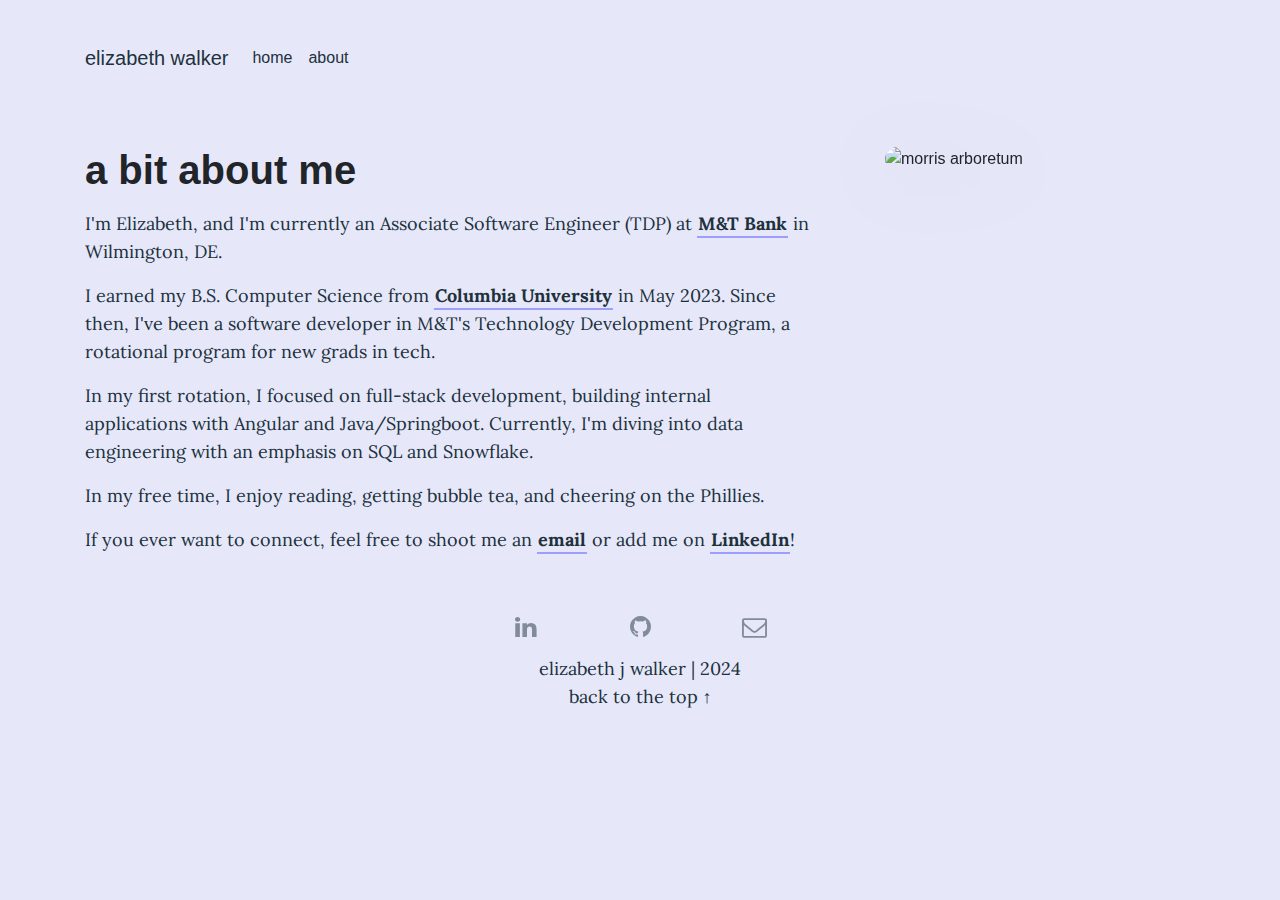
==== commit 1f9a26d7: "readd jquery" ====
--- a/about.html
+++ b/about.html
@@ -20,8 +20,8 @@
 
     <!-- Latest compiled JavaScript -->
     <script src="https://maxcdn.bootstrapcdn.com/bootstrap/4.5.0/js/bootstrap.min.js"></script>
-
-    <!-- <script src="static/jquery_typed.js"></script> -->
+    <!-- jQuery library -->
+    <script src="https://ajax.googleapis.com/ajax/libs/jquery/3.6.0/jquery.min.js"></script>
 
     <!-- FONTS -->
     <link
@@ -39,6 +39,11 @@
     <script
       src="https://stackpath.bootstrapcdn.com/bootstrap/4.1.3/js/bootstrap.min.js"
       integrity="sha384-ChfqqxuZUCnJSK3+MXmPNIyE6ZbWh2IMqE241rYiqJxyMiZ6OW/JmZQ5stwEULTy"
+      crossorigin="anonymous"
+    ></script>
+    <script
+      src="https://code.jquery.com/jquery-3.3.1.min.js"
+      integrity="sha256-FgpCb/KJQlLNfOu91ta32o/NMZxltwRo8QtmkMRdAu8="
       crossorigin="anonymous"
     ></script>
 
